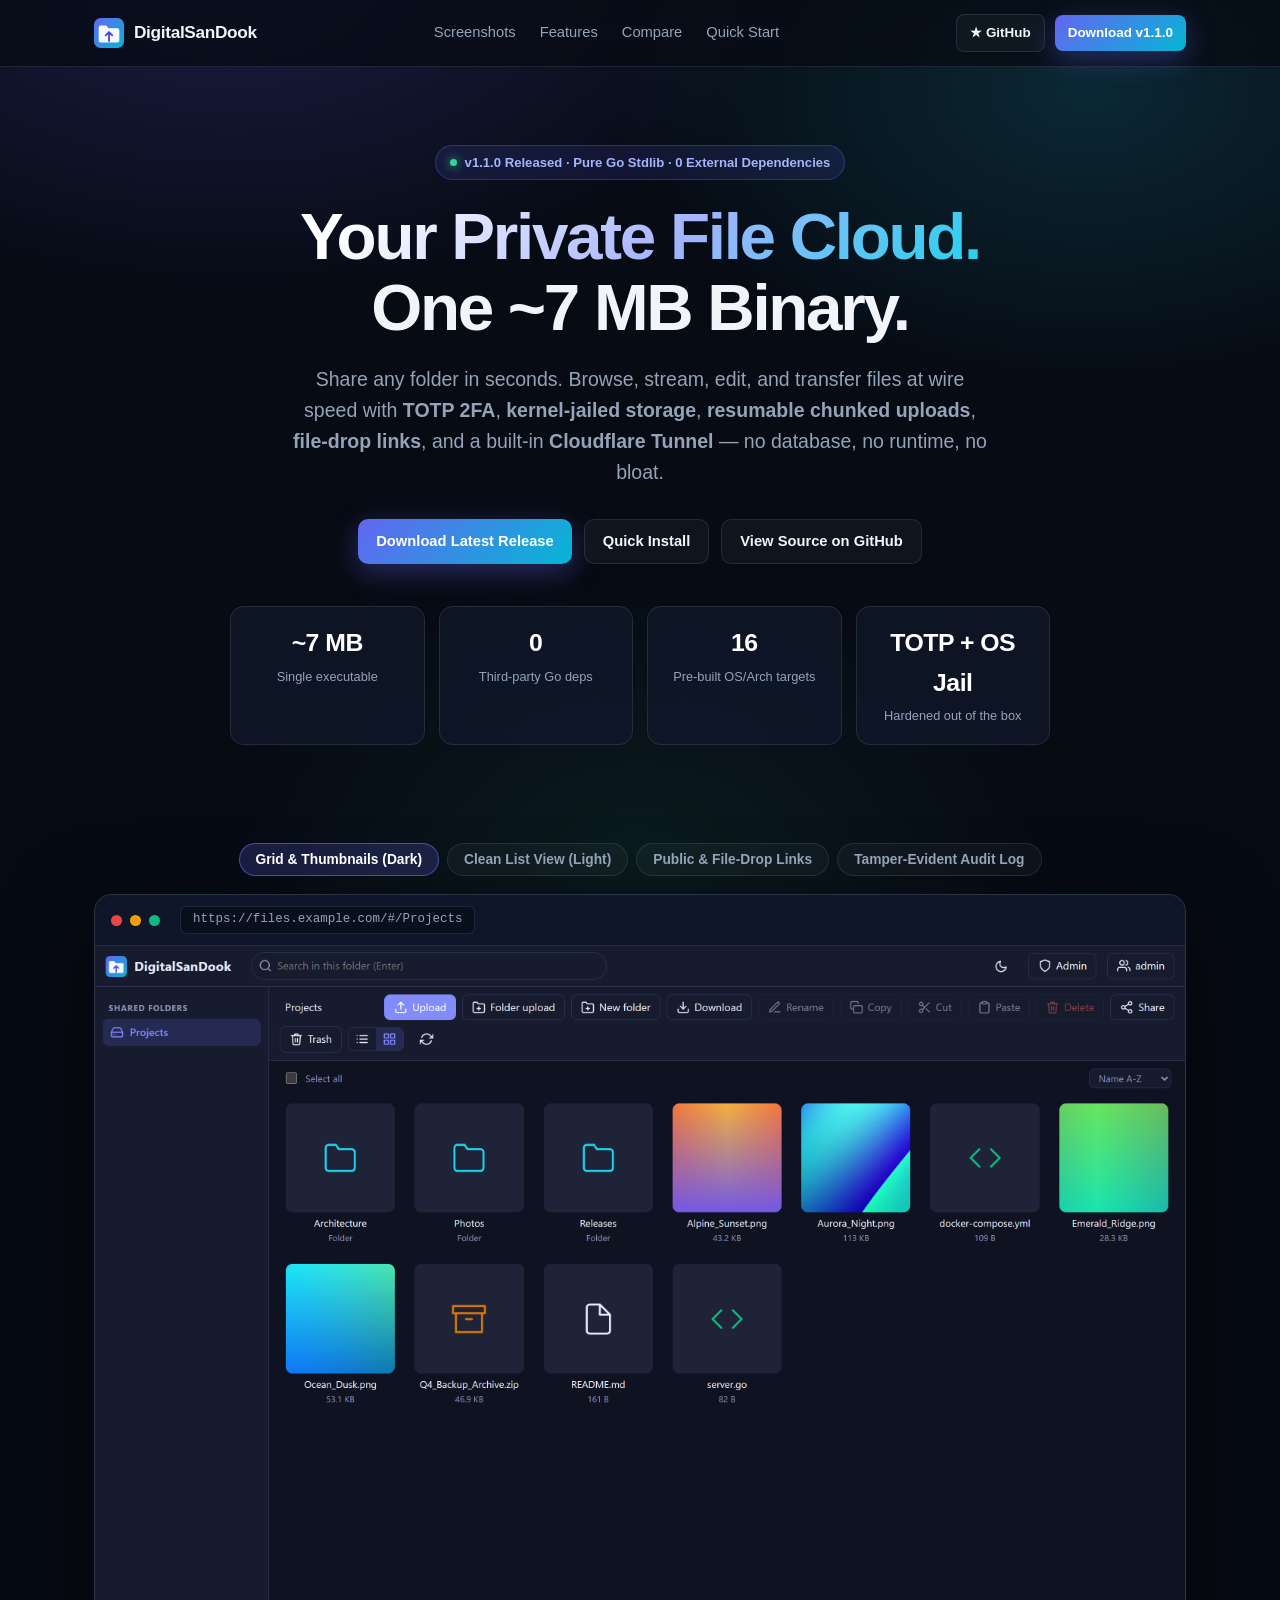
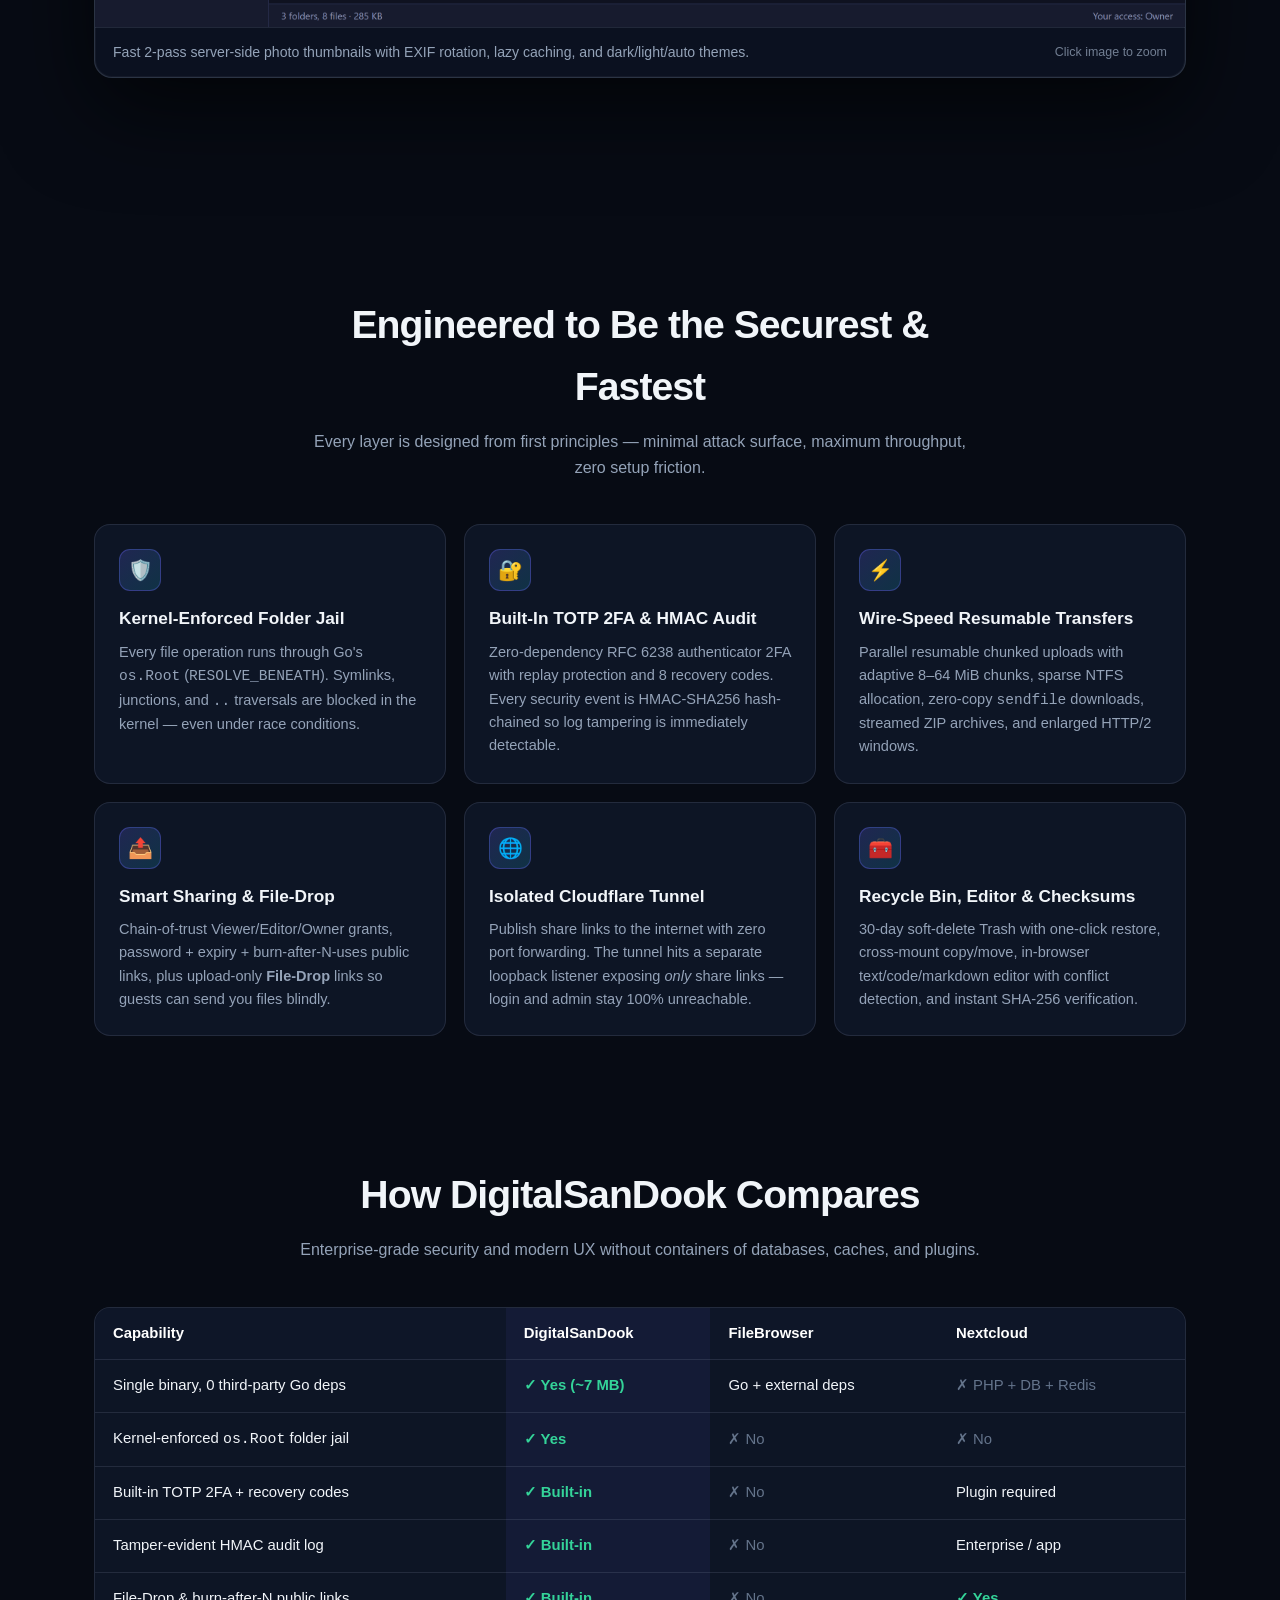
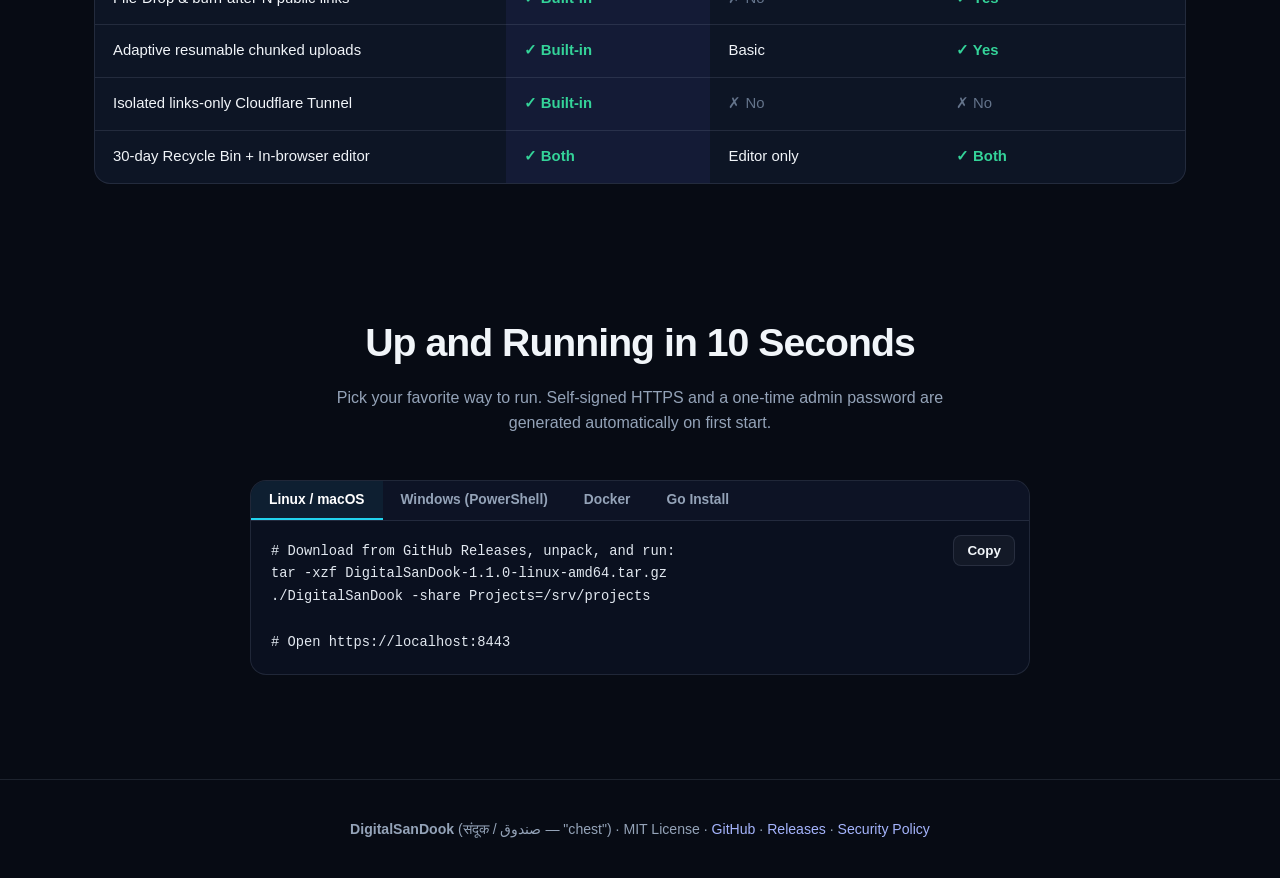
==== docs/index.html @ 6caac27d "docs: add GitHub Pages landing site and real UI screenshots" ====
<!doctype html>
<html lang="en">
<head>
<meta charset="utf-8">
<meta name="viewport" content="width=device-width,initial-scale=1">
<title>DigitalSanDook — Single-Binary, Hardened Self-Hosted File Cloud</title>
<meta name="description" content="Your own private file cloud in a single ~7 MB zero-dependency Go binary. TOTP 2FA, kernel-jailed folders, resumable chunked uploads, file-drop links, recycle bin, in-browser editor & Cloudflare Tunnel.">
<meta property="og:type" content="website">
<meta property="og:title" content="DigitalSanDook — Single-Binary, Hardened Self-Hosted File Cloud">
<meta property="og:description" content="Share any folder with TOTP 2FA, kernel-enforced os.Root jail, resumable adaptive chunked uploads, file-drop links, recycle bin & isolated Cloudflare Tunnel. Zero dependencies.">
<meta property="og:image" content="https://tintoser.github.io/DigitalSandook/screenshots/grid-dark.png">
<meta name="twitter:card" content="summary_large_image">
<meta name="twitter:title" content="DigitalSanDook — Single-Binary Self-Hosted File Cloud">
<meta name="twitter:description" content="One ~7 MB Go binary. Zero dependencies. Hardened by default.">
<meta name="twitter:image" content="https://tintoser.github.io/DigitalSandook/screenshots/grid-dark.png">
<link rel="icon" href="logo.svg" type="image/svg+xml">
<style>
:root {
  --bg: #070b14;
  --bg2: #0d1424;
  --card: rgba(17, 25, 45, 0.72);
  --bd: rgba(148, 163, 184, 0.16);
  --bd-hi: rgba(99, 102, 241, 0.45);
  --fg: #f1f5f9;
  --muted: #94a3b8;
  --acc: #6366f1;
  --acc2: #22d3ee;
  --ok: #34d399;
  --rad: 16px;
}
* { box-sizing: border-box; margin: 0; padding: 0; }
html { scroll-behavior: smooth; }
body {
  font-family: -apple-system, BlinkMacSystemFont, "Segoe UI", Roboto, Inter, Helvetica, Arial, sans-serif;
  background: var(--bg);
  color: var(--fg);
  line-height: 1.6;
  overflow-x: hidden;
  -webkit-font-smoothing: antialiased;
}
.glow {
  position: fixed; inset: 0; z-index: -1; pointer-events: none;
  background:
    radial-gradient(60rem 36rem at 18% -5%, rgba(99, 102, 241, 0.22), transparent 60%),
    radial-gradient(50rem 32rem at 85% 10%, rgba(34, 211, 238, 0.15), transparent 60%),
    radial-gradient(45rem 30rem at 50% 95%, rgba(52, 211, 153, 0.08), transparent 60%);
}
a { color: inherit; text-decoration: none; }
.wrap { max-width: 1140px; margin: 0 auto; padding: 0 24px; }

/* Nav */
header {
  position: sticky; top: 0; z-index: 40;
  backdrop-filter: blur(14px); -webkit-backdrop-filter: blur(14px);
  background: rgba(7, 11, 20, 0.76);
  border-bottom: 1px solid var(--bd);
}
.nav {
  display: flex; align-items: center; justify-content: space-between;
  height: 66px; gap: 20px;
}
.brand { display: flex; align-items: center; gap: 10px; font-weight: 700; font-size: 1.08rem; letter-spacing: -0.02em; }
.brand img { width: 30px; height: 30px; }
.nav-links { display: flex; align-items: center; gap: 24px; color: var(--muted); font-size: 0.92rem; }
.nav-links a:hover { color: var(--fg); }
.btn {
  display: inline-flex; align-items: center; gap: 8px;
  padding: 10px 18px; border-radius: 10px; font-weight: 600; font-size: 0.92rem;
  border: 1px solid var(--bd); background: rgba(255,255,255,0.04); color: var(--fg);
  cursor: pointer; transition: transform .15s, border-color .15s, background .15s, box-shadow .15s;
}
.btn:hover { border-color: var(--bd-hi); background: rgba(99,102,241,0.12); transform: translateY(-1px); }
.btn.primary {
  background: linear-gradient(135deg, #6366f1, #06b6d4);
  border: 0; color: #fff;
  box-shadow: 0 8px 28px rgba(99, 102, 241, 0.35);
}
.btn.primary:hover { box-shadow: 0 12px 34px rgba(6, 182, 212, 0.42); filter: brightness(1.06); }
.btn.sm { padding: 7px 13px; font-size: 0.84rem; border-radius: 8px; }

/* Hero */
.hero { text-align: center; padding: 78px 0 42px; }
.pill {
  display: inline-flex; align-items: center; gap: 8px;
  padding: 6px 14px; border-radius: 999px; font-size: 0.82rem; font-weight: 600;
  color: #a5b4fc; background: rgba(99,102,241,0.12); border: 1px solid rgba(99,102,241,0.32);
  margin-bottom: 22px;
}
.pill .dot { width: 7px; height: 7px; border-radius: 50%; background: var(--ok); box-shadow: 0 0 10px var(--ok); }
h1 {
  font-size: clamp(2.3rem, 5.4vw, 4.1rem);
  font-weight: 800; letter-spacing: -0.035em; line-height: 1.08;
  max-width: 880px; margin: 0 auto 20px;
}
.grad {
  background: linear-gradient(135deg, #ffffff 10%, #a5b4fc 55%, #22d3ee 100%);
  -webkit-background-clip: text; background-clip: text; color: transparent;
}
.lead {
  font-size: clamp(1.02rem, 1.8vw, 1.22rem); color: var(--muted);
  max-width: 700px; margin: 0 auto 30px;
}
.cta { display: flex; flex-wrap: wrap; justify-content: center; gap: 12px; margin-bottom: 42px; }

/* Stats */
.stats {
  display: grid; grid-template-columns: repeat(4, 1fr); gap: 14px;
  max-width: 820px; margin: 0 auto 56px;
}
.stat {
  background: var(--card); border: 1px solid var(--bd); border-radius: 14px;
  padding: 16px 12px; backdrop-filter: blur(10px);
}
.stat b { display: block; font-size: 1.55rem; font-weight: 800; letter-spacing: -0.02em; color: #fff; }
.stat span { font-size: 0.8rem; color: var(--muted); }

/* Screenshot Showcase */
.showcase { margin: 0 auto 88px; }
.tabs { display: flex; flex-wrap: wrap; justify-content: center; gap: 8px; margin-bottom: 18px; }
.tab {
  padding: 8px 16px; border-radius: 999px; font-size: 0.86rem; font-weight: 600;
  color: var(--muted); background: rgba(255,255,255,0.03); border: 1px solid var(--bd);
  cursor: pointer; transition: all .15s;
}
.tab:hover { color: var(--fg); border-color: var(--bd-hi); }
.tab.on { background: rgba(99,102,241,0.2); color: #fff; border-color: rgba(99,102,241,0.65); }
.frame {
  border-radius: 18px; overflow: hidden;
  border: 1px solid rgba(148,163,184,0.24);
  background: #0b1120;
  box-shadow: 0 30px 90px rgba(0, 0, 0, 0.65), 0 0 0 1px rgba(255,255,255,0.04) inset;
}
.chrome {
  display: flex; align-items: center; gap: 8px; padding: 11px 16px;
  background: rgba(15, 23, 42, 0.92); border-bottom: 1px solid var(--bd);
}
.chrome i { width: 11px; height: 11px; border-radius: 50%; display: inline-block; }
.chrome .r { background: #ef4444; } .chrome .y { background: #f59e0b; } .chrome .g { background: #10b981; }
.chrome .url {
  margin-left: 12px; font-family: ui-monospace, SFMono-Regular, Menlo, Consolas, monospace;
  font-size: 0.78rem; color: var(--muted); background: rgba(0,0,0,0.3);
  padding: 3px 12px; border-radius: 6px; border: 1px solid var(--bd);
}
.shot-wrap { position: relative; background: #0b1120; cursor: zoom-in; }
.shot-wrap img { width: 100%; display: block; aspect-ratio: 16 / 10; object-fit: cover; object-position: top; }
.caption {
  padding: 13px 18px; font-size: 0.88rem; color: var(--muted);
  border-top: 1px solid var(--bd); display: flex; justify-content: space-between; align-items: center; gap: 12px;
}

/* Sections */
section { padding: 64px 0; }
.sec-hd { text-align: center; max-width: 680px; margin: 0 auto 44px; }
.sec-hd h2 { font-size: clamp(1.7rem, 3.2vw, 2.45rem); font-weight: 800; letter-spacing: -0.025em; margin-bottom: 10px; }
.sec-hd p { color: var(--muted); font-size: 1rem; }

/* Feature Grid */
.grid { display: grid; grid-template-columns: repeat(3, 1fr); gap: 18px; }
.card {
  background: var(--card); border: 1px solid var(--bd); border-radius: var(--rad);
  padding: 24px; transition: border-color .2s, transform .2s;
}
.card:hover { border-color: var(--bd-hi); transform: translateY(-2px); }
.ico {
  width: 42px; height: 42px; border-radius: 11px; margin-bottom: 14px;
  display: grid; place-items: center; font-size: 1.25rem;
  background: linear-gradient(135deg, rgba(99,102,241,0.22), rgba(34,211,238,0.16));
  border: 1px solid rgba(99,102,241,0.35);
}
.card h3 { font-size: 1.08rem; font-weight: 700; margin-bottom: 8px; }
.card p { font-size: 0.91rem; color: var(--muted); }

/* Comparison Table */
.tbl-wrap {
  overflow-x: auto; border-radius: var(--rad); border: 1px solid var(--bd);
  background: var(--card);
}
table { width: 100%; border-collapse: collapse; font-size: 0.93rem; }
th, td { padding: 14px 18px; text-align: left; border-bottom: 1px solid var(--bd); }
thead th { background: rgba(15,23,42,0.75); font-weight: 700; color: #fff; }
tbody tr:last-child td { border-bottom: 0; }
.yes { color: var(--ok); font-weight: 700; }
.no { color: #64748b; }
.hi-col { background: rgba(99,102,241,0.08); }

/* Install */
.code-box {
  max-width: 780px; margin: 0 auto;
  background: #0a101f; border: 1px solid var(--bd); border-radius: var(--rad); overflow: hidden;
}
.code-tabs { display: flex; border-bottom: 1px solid var(--bd); background: rgba(15,23,42,0.6); overflow-x: auto; }
.ctab {
  padding: 11px 18px; font-size: 0.86rem; font-weight: 600; color: var(--muted);
  border: 0; background: transparent; cursor: pointer; border-bottom: 2px solid transparent;
}
.ctab.on { color: #fff; border-bottom-color: var(--acc2); background: rgba(34,211,238,0.06); }
.code-body { position: relative; padding: 20px; }
pre {
  font-family: ui-monospace, SFMono-Regular, Menlo, Consolas, monospace;
  font-size: 0.86rem; color: #e2e8f0; overflow-x: auto; line-height: 1.65;
}
.copy-btn { position: absolute; top: 14px; right: 14px; }

/* Footer */
footer {
  border-top: 1px solid var(--bd); padding: 38px 0; margin-top: 40px;
  text-align: center; color: var(--muted); font-size: 0.88rem;
}
footer a { color: #a5b4fc; }
footer a:hover { text-decoration: underline; }

/* Lightbox */
.lb {
  position: fixed; inset: 0; z-index: 90; background: rgba(2,6,23,0.9);
  display: none; align-items: center; justify-content: center; padding: 24px; cursor: zoom-out;
}
.lb.open { display: flex; }
.lb img { max-width: 96vw; max-height: 92vh; border-radius: 12px; border: 1px solid var(--bd); }

@media (max-width: 900px) {
  .grid { grid-template-columns: repeat(2, 1fr); }
  .stats { grid-template-columns: repeat(2, 1fr); }
  .nav-links { display: none; }
}
@media (max-width: 600px) {
  .grid { grid-template-columns: 1fr; }
  .hero { padding-top: 48px; }
}
</style>
</head>
<body>
<div class="glow"></div>

<header>
  <div class="wrap nav">
    <a class="brand" href="#">
      <img src="logo.svg" alt="DigitalSanDook">
      <span>DigitalSanDook</span>
    </a>
    <nav class="nav-links">
      <a href="#preview">Screenshots</a>
      <a href="#benefits">Features</a>
      <a href="#compare">Compare</a>
      <a href="#install">Quick Start</a>
    </nav>
    <div style="display:flex;gap:10px;align-items:center">
      <a class="btn sm" href="https://github.com/TinToSer/DigitalSandook" target="_blank" rel="noopener">★ GitHub</a>
      <a class="btn sm primary" href="https://github.com/TinToSer/DigitalSandook/releases/latest" target="_blank" rel="noopener">Download v1.1.0</a>
    </div>
  </div>
</header>

<main class="wrap">
  <section class="hero">
    <div class="pill"><span class="dot"></span> v1.1.0 Released · Pure Go Stdlib · 0 External Dependencies</div>
    <h1><span class="grad">Your Private File Cloud.</span><br>One ~7 MB Binary.</h1>
    <p class="lead">
      Share any folder in seconds. Browse, stream, edit, and transfer files at wire speed with
      <strong>TOTP 2FA</strong>, <strong>kernel-jailed storage</strong>, <strong>resumable chunked uploads</strong>,
      <strong>file-drop links</strong>, and a built-in <strong>Cloudflare Tunnel</strong> — no database, no runtime, no bloat.
    </p>
    <div class="cta">
      <a class="btn primary" href="https://github.com/TinToSer/DigitalSandook/releases/latest" target="_blank" rel="noopener">Download Latest Release</a>
      <a class="btn" href="#install">Quick Install</a>
      <a class="btn" href="https://github.com/TinToSer/DigitalSandook" target="_blank" rel="noopener">View Source on GitHub</a>
    </div>

    <div class="stats">
      <div class="stat"><b>~7 MB</b><span>Single executable</span></div>
      <div class="stat"><b>0</b><span>Third-party Go deps</span></div>
      <div class="stat"><b>16</b><span>Pre-built OS/Arch targets</span></div>
      <div class="stat"><b>TOTP + OS Jail</b><span>Hardened out of the box</span></div>
    </div>
  </section>

  <section id="preview" class="showcase" style="padding-top:0">
    <div class="tabs" id="shotTabs">
      <button class="tab on" data-shot="0" type="button">Grid &amp; Thumbnails (Dark)</button>
      <button class="tab" data-shot="1" type="button">Clean List View (Light)</button>
      <button class="tab" data-shot="2" type="button">Public &amp; File-Drop Links</button>
      <button class="tab" data-shot="3" type="button">Tamper-Evident Audit Log</button>
    </div>
    <div class="frame">
      <div class="chrome">
        <i class="r"></i><i class="y"></i><i class="g"></i>
        <span class="url" id="shotUrl">https://files.example.com/#/Projects</span>
      </div>
      <div class="shot-wrap" id="shotWrap">
        <img id="shotImg" src="screenshots/grid-dark.png" alt="DigitalSanDook Grid View in Dark Mode">
      </div>
      <div class="caption">
        <span id="shotCap">Fast 2-pass server-side photo thumbnails with EXIF rotation, lazy caching, and dark/light/auto themes.</span>
        <span style="font-size:0.78rem;opacity:0.75">Click image to zoom</span>
      </div>
    </div>
  </section>

  <section id="benefits">
    <div class="sec-hd">
      <h2>Engineered to Be the Securest &amp; Fastest</h2>
      <p>Every layer is designed from first principles — minimal attack surface, maximum throughput, zero setup friction.</p>
    </div>
    <div class="grid">
      <div class="card">
        <div class="ico">🛡️</div>
        <h3>Kernel-Enforced Folder Jail</h3>
        <p>Every file operation runs through Go's <code>os.Root</code> (<code>RESOLVE_BENEATH</code>). Symlinks, junctions, and <code>..</code> traversals are blocked in the kernel — even under race conditions.</p>
      </div>
      <div class="card">
        <div class="ico">🔐</div>
        <h3>Built-In TOTP 2FA &amp; HMAC Audit</h3>
        <p>Zero-dependency RFC 6238 authenticator 2FA with replay protection and 8 recovery codes. Every security event is HMAC-SHA256 hash-chained so log tampering is immediately detectable.</p>
      </div>
      <div class="card">
        <div class="ico">⚡</div>
        <h3>Wire-Speed Resumable Transfers</h3>
        <p>Parallel resumable chunked uploads with adaptive 8–64 MiB chunks, sparse NTFS allocation, zero-copy <code>sendfile</code> downloads, streamed ZIP archives, and enlarged HTTP/2 windows.</p>
      </div>
      <div class="card">
        <div class="ico">📤</div>
        <h3>Smart Sharing &amp; File-Drop</h3>
        <p>Chain-of-trust Viewer/Editor/Owner grants, password + expiry + burn-after-N-uses public links, plus upload-only <strong>File-Drop</strong> links so guests can send you files blindly.</p>
      </div>
      <div class="card">
        <div class="ico">🌐</div>
        <h3>Isolated Cloudflare Tunnel</h3>
        <p>Publish share links to the internet with zero port forwarding. The tunnel hits a separate loopback listener exposing <em>only</em> share links — login and admin stay 100% unreachable.</p>
      </div>
      <div class="card">
        <div class="ico">🧰</div>
        <h3>Recycle Bin, Editor &amp; Checksums</h3>
        <p>30-day soft-delete Trash with one-click restore, cross-mount copy/move, in-browser text/code/markdown editor with conflict detection, and instant SHA-256 verification.</p>
      </div>
    </div>
  </section>

  <section id="compare">
    <div class="sec-hd">
      <h2>How DigitalSanDook Compares</h2>
      <p>Enterprise-grade security and modern UX without containers of databases, caches, and plugins.</p>
    </div>
    <div class="tbl-wrap">
      <table>
        <thead>
          <tr>
            <th>Capability</th>
            <th class="hi-col">DigitalSanDook</th>
            <th>FileBrowser</th>
            <th>Nextcloud</th>
          </tr>
        </thead>
        <tbody>
          <tr><td>Single binary, 0 third-party Go deps</td><td class="hi-col yes">✓ Yes (~7 MB)</td><td>Go + external deps</td><td class="no">✗ PHP + DB + Redis</td></tr>
          <tr><td>Kernel-enforced <code>os.Root</code> folder jail</td><td class="hi-col yes">✓ Yes</td><td class="no">✗ No</td><td class="no">✗ No</td></tr>
          <tr><td>Built-in TOTP 2FA + recovery codes</td><td class="hi-col yes">✓ Built-in</td><td class="no">✗ No</td><td>Plugin required</td></tr>
          <tr><td>Tamper-evident HMAC audit log</td><td class="hi-col yes">✓ Built-in</td><td class="no">✗ No</td><td>Enterprise / app</td></tr>
          <tr><td>File-Drop &amp; burn-after-N public links</td><td class="hi-col yes">✓ Built-in</td><td class="no">✗ No</td><td class="yes">✓ Yes</td></tr>
          <tr><td>Adaptive resumable chunked uploads</td><td class="hi-col yes">✓ Built-in</td><td>Basic</td><td class="yes">✓ Yes</td></tr>
          <tr><td>Isolated links-only Cloudflare Tunnel</td><td class="hi-col yes">✓ Built-in</td><td class="no">✗ No</td><td class="no">✗ No</td></tr>
          <tr><td>30-day Recycle Bin + In-browser editor</td><td class="hi-col yes">✓ Both</td><td>Editor only</td><td class="yes">✓ Both</td></tr>
        </tbody>
      </table>
    </div>
  </section>

  <section id="install">
    <div class="sec-hd">
      <h2>Up and Running in 10 Seconds</h2>
      <p>Pick your favorite way to run. Self-signed HTTPS and a one-time admin password are generated automatically on first start.</p>
    </div>
    <div class="code-box">
      <div class="code-tabs" id="codeTabs">
        <button class="ctab on" data-code="0" type="button">Linux / macOS</button>
        <button class="ctab" data-code="1" type="button">Windows (PowerShell)</button>
        <button class="ctab" data-code="2" type="button">Docker</button>
        <button class="ctab" data-code="3" type="button">Go Install</button>
      </div>
      <div class="code-body">
        <button class="btn sm copy-btn" id="copyBtn" type="button">Copy</button>
        <pre id="codePre"></pre>
      </div>
    </div>
  </section>
</main>

<footer>
  <div class="wrap">
    <p><strong>DigitalSanDook</strong> (संदूक / صندوق — "chest") · MIT License · <a href="https://github.com/TinToSer/DigitalSandook">GitHub</a> · <a href="https://github.com/TinToSer/DigitalSandook/releases/latest">Releases</a> · <a href="https://github.com/TinToSer/DigitalSandook/blob/main/SECURITY.md">Security Policy</a></p>
  </div>
</footer>

<div class="lb" id="lb"><img id="lbImg" alt=""></div>

<script>
const shots = [
  { src: 'screenshots/grid-dark.png', url: 'https://files.example.com/#/Projects', cap: 'Fast 2-pass server-side photo thumbnails with EXIF rotation, lazy caching, and dark/light/auto themes.' },
  { src: 'screenshots/list-light.png', url: 'https://files.example.com/#/Projects', cap: 'Clean, keyboard-driven list view with multi-select, drag-and-drop move, Trash, and live status bar.' },
  { src: 'screenshots/share-dark.png', url: 'https://files.example.com/#/Projects (Share)', cap: 'Share with users or create password-protected, expiring, burn-after-N, or upload-only File-Drop links.' },
  { src: 'screenshots/admin-audit.png', url: 'https://files.example.com/#/Admin/Audit', cap: 'Admin panel with one-click HMAC-SHA256 audit log integrity verification, 2FA management, and live session control.' }
];
const snippets = [
`# Download from GitHub Releases, unpack, and run:
tar -xzf DigitalSanDook-1.1.0-linux-amd64.tar.gz
./DigitalSanDook -share Projects=/srv/projects

# Open https://localhost:8443`,
`# Download Windows archive from GitHub Releases, unzip, and run:
.\\DigitalSanDook.exe -share Projects=D:\\Projects

# Open https://localhost:8443`,
`docker run -d --name digitalsandook -p 8443:8443 \\
  -v dsd-data:/data \\
  -v /srv/projects:/shares/projects \\
  ghcr.io/tintoser/digitalsandook:latest -data /data -share Projects=/shares/projects

docker logs digitalsandook   # prints the one-time admin password`,
`go install github.com/TinToSer/DigitalSandook/cmd/digitalsandook@latest
digitalsandook -share Projects=/path/to/folder`
];

const shotImg = document.getElementById('shotImg');
const shotUrl = document.getElementById('shotUrl');
const shotCap = document.getElementById('shotCap');
document.getElementById('shotTabs').addEventListener('click', ev => {
  const b = ev.target.closest('.tab'); if (!b) return;
  document.querySelectorAll('#shotTabs .tab').forEach(t => t.classList.remove('on'));
  b.classList.add('on');
  const s = shots[+b.dataset.shot];
  shotImg.src = s.src; shotUrl.textContent = s.url; shotCap.textContent = s.cap;
});

const lb = document.getElementById('lb'), lbImg = document.getElementById('lbImg');
document.getElementById('shotWrap').addEventListener('click', () => { lbImg.src = shotImg.src; lb.classList.add('open'); });
lb.addEventListener('click', () => lb.classList.remove('open'));
document.addEventListener('keydown', ev => { if (ev.key === 'Escape') lb.classList.remove('open'); });

const codePre = document.getElementById('codePre'), copyBtn = document.getElementById('copyBtn');
let curCode = 0;
function showCode(i) { curCode = i; codePre.textContent = snippets[i]; }
document.getElementById('codeTabs').addEventListener('click', ev => {
  const b = ev.target.closest('.ctab'); if (!b) return;
  document.querySelectorAll('#codeTabs .ctab').forEach(t => t.classList.remove('on'));
  b.classList.add('on'); showCode(+b.dataset.code);
});
copyBtn.addEventListener('click', async () => {
  try { await navigator.clipboard.writeText(snippets[curCode]); copyBtn.textContent = 'Copied!'; setTimeout(() => copyBtn.textContent = 'Copy', 1500); } catch (_) {}
});
showCode(0);
</script>
</body>
</html>
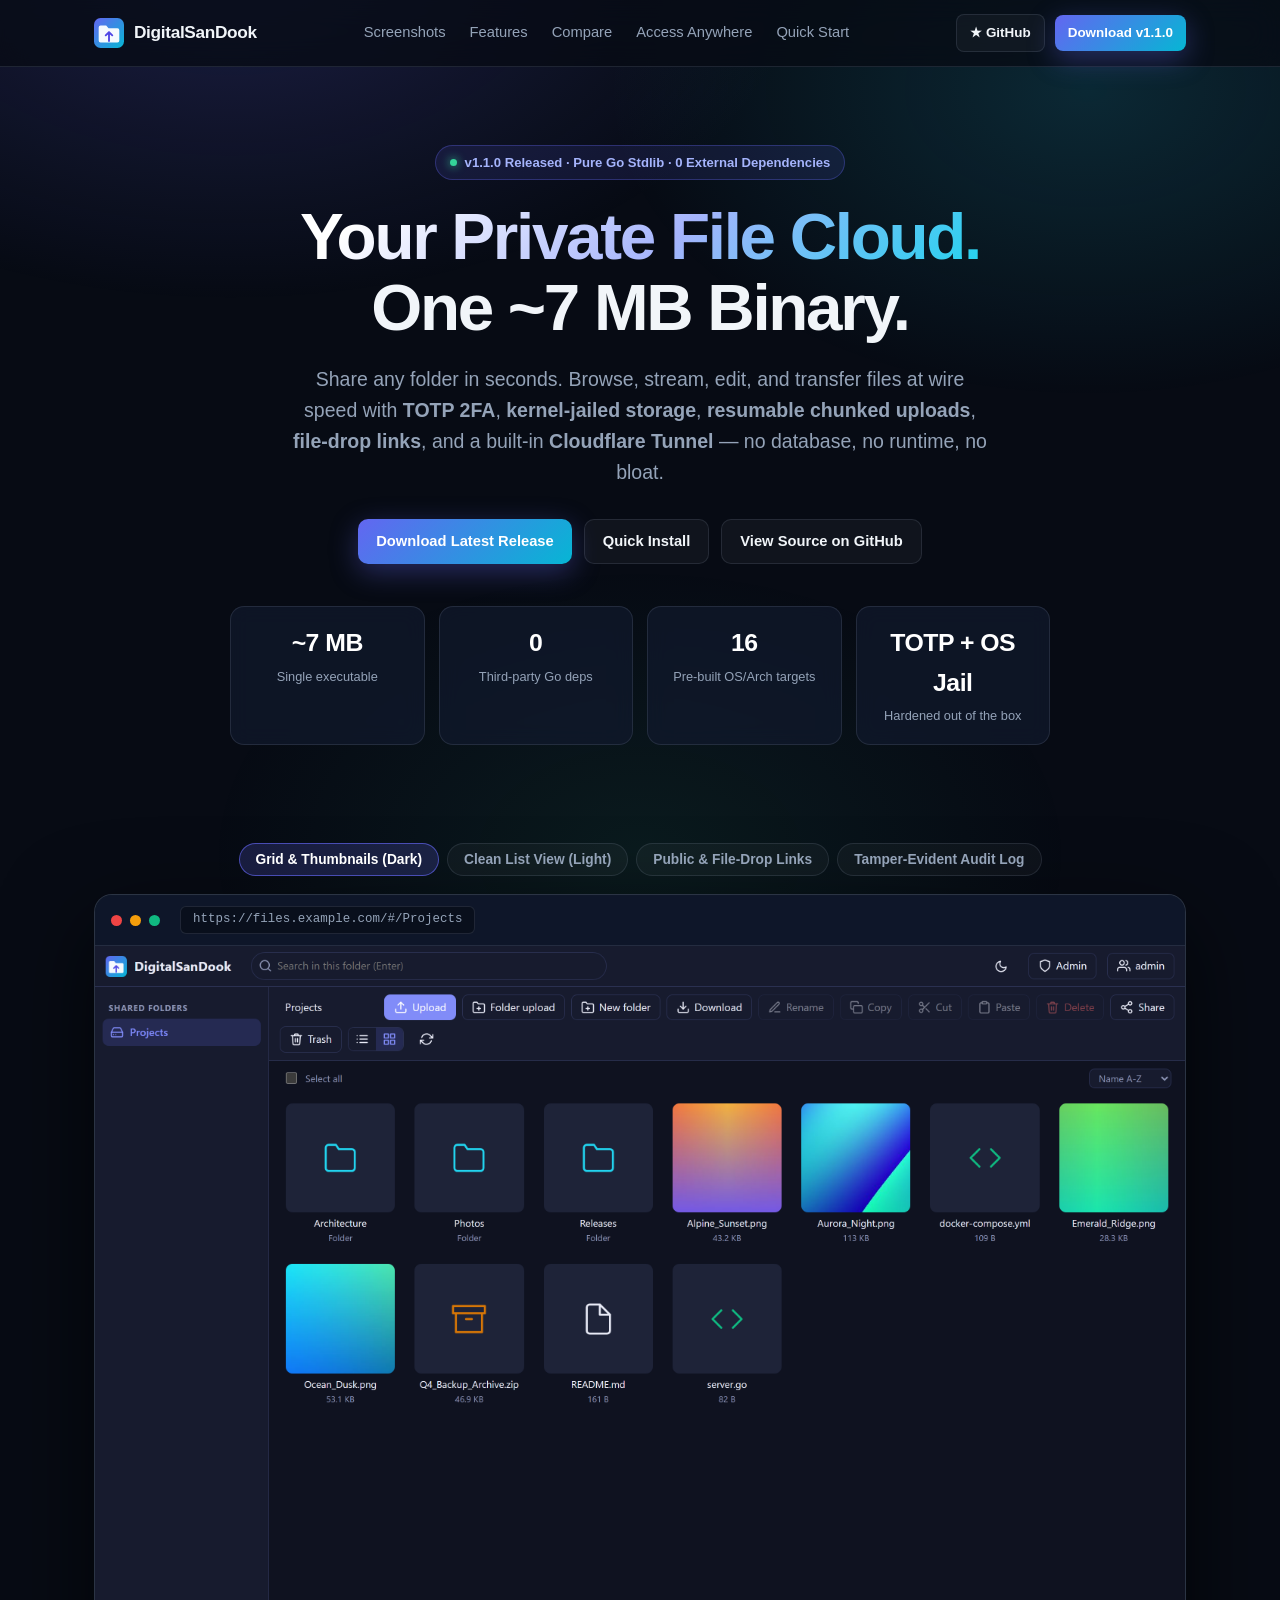
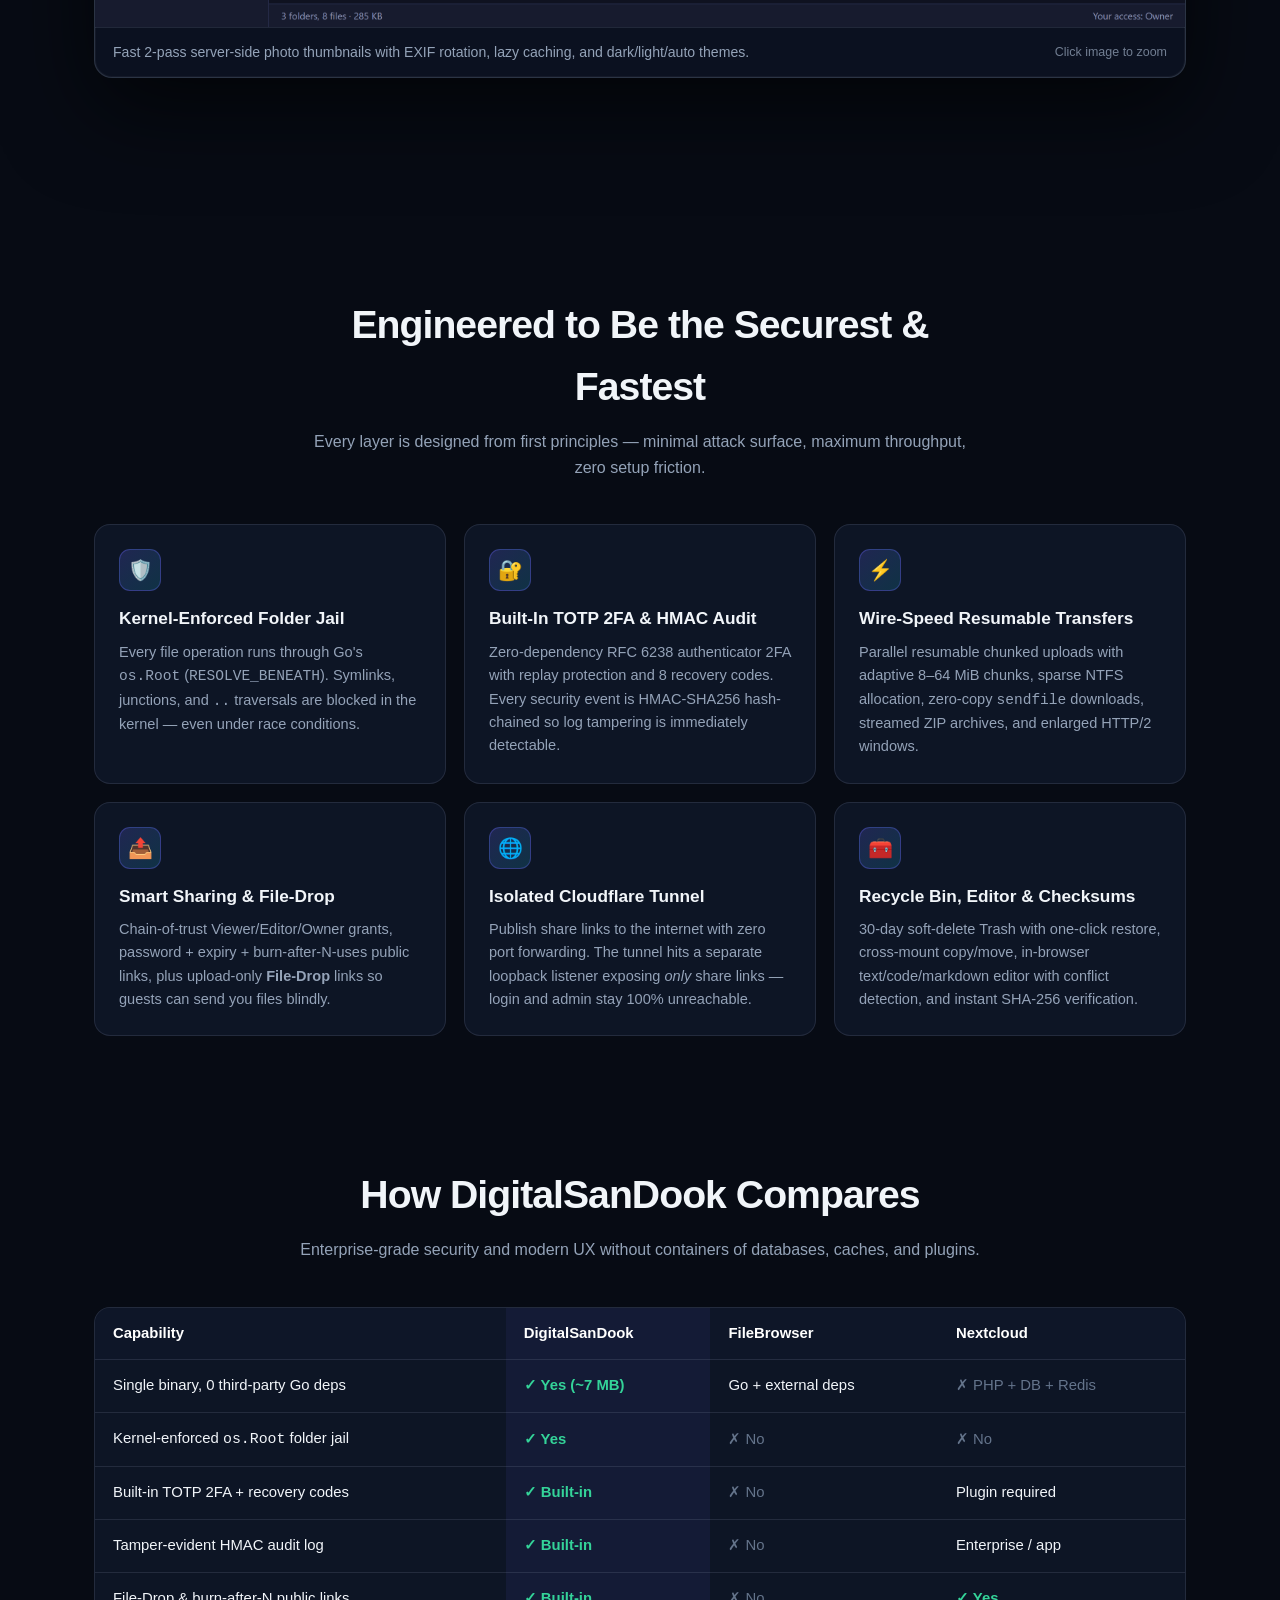
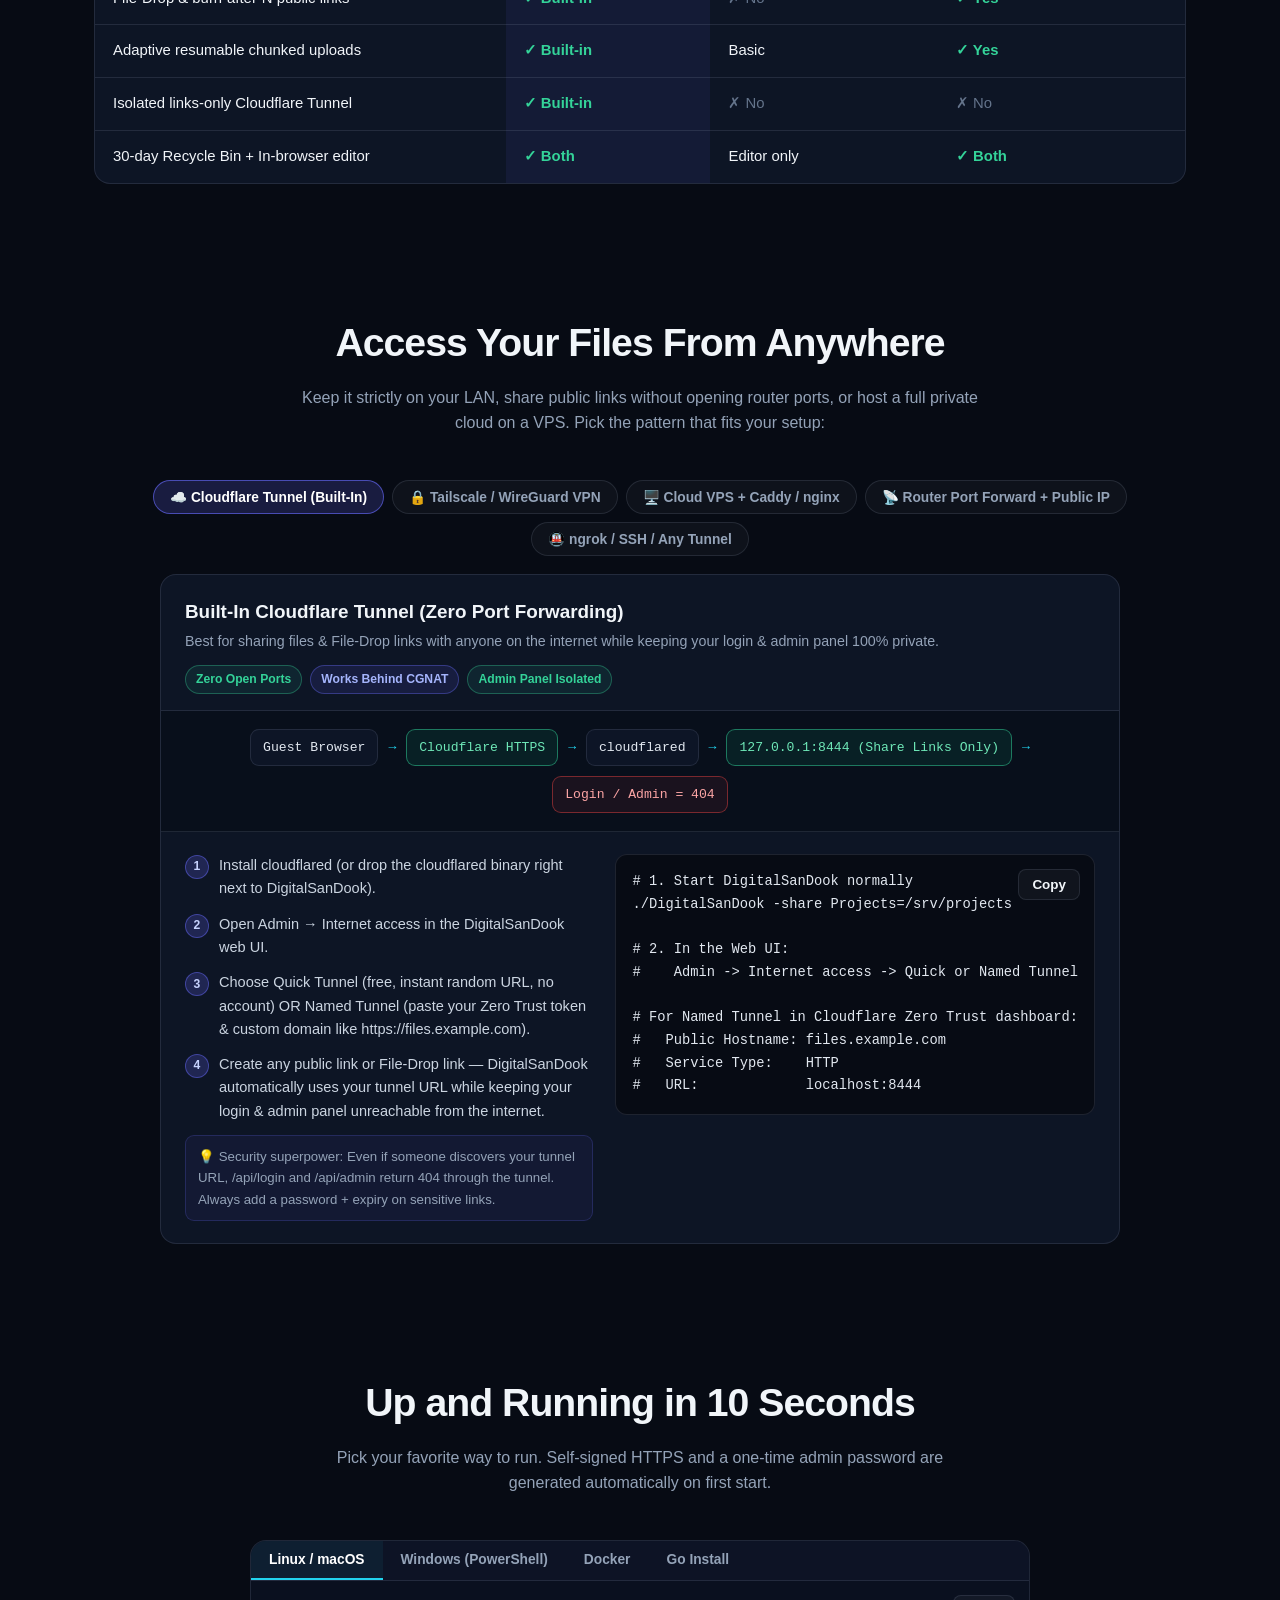
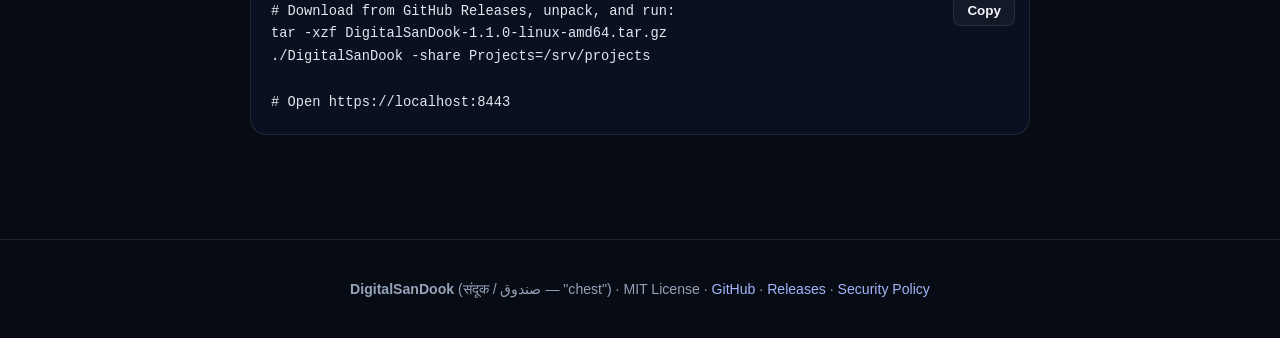
==== commit 7bb8090d: "docs: add interactive Access From Anywhere deployment playbook" ====
--- a/docs/index.html
+++ b/docs/index.html
@@ -201,6 +201,50 @@
 }
 .copy-btn { position: absolute; top: 14px; right: 14px; }
 
+/* Deploy Playbook */
+.deploy-card {
+  background: var(--card); border: 1px solid var(--bd); border-radius: var(--rad);
+  overflow: hidden; max-width: 960px; margin: 0 auto;
+}
+.deploy-top {
+  padding: 22px 24px 16px; border-bottom: 1px solid var(--bd);
+  display: flex; flex-wrap: wrap; align-items: center; justify-content: space-between; gap: 12px;
+}
+.badges { display: flex; flex-wrap: wrap; gap: 8px; }
+.badge {
+  font-size: 0.76rem; font-weight: 700; padding: 4px 10px; border-radius: 999px;
+  border: 1px solid var(--bd); background: rgba(255,255,255,0.04); color: #cbd5e1;
+}
+.badge.ok { color: var(--ok); border-color: rgba(52,211,153,0.35); background: rgba(52,211,153,0.09); }
+.badge.hi { color: #a5b4fc; border-color: rgba(99,102,241,0.4); background: rgba(99,102,241,0.12); }
+.badge.warn { color: #fbbf24; border-color: rgba(251,191,36,0.35); background: rgba(251,191,36,0.08); }
+.flow {
+  display: flex; flex-wrap: wrap; align-items: center; justify-content: center; gap: 10px;
+  padding: 18px 20px; background: rgba(7, 11, 20, 0.55); border-bottom: 1px solid var(--bd);
+  font-family: ui-monospace, SFMono-Regular, Menlo, Consolas, monospace; font-size: 0.82rem;
+}
+.flow-node {
+  padding: 7px 12px; border-radius: 9px; border: 1px solid var(--bd);
+  background: rgba(15,23,42,0.85); color: #e2e8f0;
+}
+.flow-node.shield { border-color: rgba(52,211,153,0.5); color: #6ee7b7; background: rgba(16,185,129,0.1); }
+.flow-node.block { border-color: rgba(239,68,68,0.45); color: #fca5a5; background: rgba(239,68,68,0.08); }
+.flow-arr { color: var(--acc2); font-weight: 800; }
+.deploy-body { padding: 22px 24px; display: grid; grid-template-columns: 1fr 1.15fr; gap: 22px; align-items: start; }
+.steps { list-style: none; counter-reset: st; display: flex; flex-direction: column; gap: 12px; }
+.steps li { position: relative; padding-left: 34px; font-size: 0.91rem; color: #cbd5e1; }
+.steps li::before {
+  counter-increment: st; content: counter(st);
+  position: absolute; left: 0; top: 1px; width: 22px; height: 22px; border-radius: 50%;
+  background: rgba(99,102,241,0.22); border: 1px solid rgba(99,102,241,0.5);
+  color: #c7d2fe; font-size: 0.76rem; font-weight: 700; display: grid; place-items: center;
+}
+.deploy-code { position: relative; background: #070b14; border: 1px solid var(--bd); border-radius: 12px; padding: 16px; }
+.deploy-tip {
+  margin-top: 12px; font-size: 0.83rem; color: var(--muted);
+  padding: 10px 12px; border-radius: 9px; background: rgba(99,102,241,0.07); border: 1px solid rgba(99,102,241,0.22);
+}
+
 /* Footer */
 footer {
   border-top: 1px solid var(--bd); padding: 38px 0; margin-top: 40px;
@@ -220,6 +264,7 @@
 @media (max-width: 900px) {
   .grid { grid-template-columns: repeat(2, 1fr); }
   .stats { grid-template-columns: repeat(2, 1fr); }
+  .deploy-body { grid-template-columns: 1fr; }
   .nav-links { display: none; }
 }
 @media (max-width: 600px) {
@@ -241,6 +286,7 @@
       <a href="#preview">Screenshots</a>
       <a href="#benefits">Features</a>
       <a href="#compare">Compare</a>
+      <a href="#anywhere">Access Anywhere</a>
       <a href="#install">Quick Start</a>
     </nav>
     <div style="display:flex;gap:10px;align-items:center">
@@ -363,6 +409,42 @@
     </div>
   </section>
 
+  <section id="anywhere">
+    <div class="sec-hd">
+      <h2>Access Your Files From Anywhere</h2>
+      <p>Keep it strictly on your LAN, share public links without opening router ports, or host a full private cloud on a VPS. Pick the pattern that fits your setup:</p>
+    </div>
+
+    <div class="tabs" id="deployTabs">
+      <button class="tab on" data-dep="0" type="button">☁️ Cloudflare Tunnel (Built-In)</button>
+      <button class="tab" data-dep="1" type="button">🔒 Tailscale / WireGuard VPN</button>
+      <button class="tab" data-dep="2" type="button">🖥️ Cloud VPS + Caddy / nginx</button>
+      <button class="tab" data-dep="3" type="button">📡 Router Port Forward + Public IP</button>
+      <button class="tab" data-dep="4" type="button">🚇 ngrok / SSH / Any Tunnel</button>
+    </div>
+
+    <div class="deploy-card">
+      <div class="deploy-top">
+        <div>
+          <h3 id="depTitle" style="font-size:1.18rem;margin-bottom:3px"></h3>
+          <p id="depSub" style="font-size:0.89rem;color:var(--muted)"></p>
+        </div>
+        <div class="badges" id="depBadges"></div>
+      </div>
+      <div class="flow" id="depFlow"></div>
+      <div class="deploy-body">
+        <div>
+          <ol class="steps" id="depSteps"></ol>
+          <div class="deploy-tip" id="depTip"></div>
+        </div>
+        <div class="deploy-code">
+          <button class="btn sm copy-btn" id="depCopy" type="button">Copy</button>
+          <pre id="depCode"></pre>
+        </div>
+      </div>
+    </div>
+  </section>
+
   <section id="install">
     <div class="sec-hd">
       <h2>Up and Running in 10 Seconds</h2>
@@ -446,6 +528,175 @@
   try { await navigator.clipboard.writeText(snippets[curCode]); copyBtn.textContent = 'Copied!'; setTimeout(() => copyBtn.textContent = 'Copy', 1500); } catch (_) {}
 });
 showCode(0);
+
+const deploys = [
+  {
+    title: 'Built-In Cloudflare Tunnel (Zero Port Forwarding)',
+    sub: 'Best for sharing files & File-Drop links with anyone on the internet while keeping your login & admin panel 100% private.',
+    badges: [['ok', 'Zero Open Ports'], ['hi', 'Works Behind CGNAT'], ['ok', 'Admin Panel Isolated']],
+    flow: [
+      ['Guest Browser', ''], ['Cloudflare HTTPS', 'shield'], ['cloudflared', ''],
+      ['127.0.0.1:8444 (Share Links Only)', 'shield'], ['Login / Admin = 404', 'block']
+    ],
+    steps: [
+      'Install cloudflared (or drop the cloudflared binary right next to DigitalSanDook).',
+      'Open Admin → Internet access in the DigitalSanDook web UI.',
+      'Choose Quick Tunnel (free, instant random URL, no account) OR Named Tunnel (paste your Zero Trust token & custom domain like https://files.example.com).',
+      'Create any public link or File-Drop link — DigitalSanDook automatically uses your tunnel URL while keeping your login & admin panel unreachable from the internet.'
+    ],
+    tip: '💡 Security superpower: Even if someone discovers your tunnel URL, /api/login and /api/admin return 404 through the tunnel. Always add a password + expiry on sensitive links.',
+    code: `# 1. Start DigitalSanDook normally
+./DigitalSanDook -share Projects=/srv/projects
+
+# 2. In the Web UI:
+#    Admin -> Internet access -> Quick or Named Tunnel
+
+# For Named Tunnel in Cloudflare Zero Trust dashboard:
+#   Public Hostname: files.example.com
+#   Service Type:    HTTP
+#   URL:             localhost:8444`
+  },
+  {
+    title: 'Private Mesh VPN (Tailscale / WireGuard / ZeroTier)',
+    sub: 'Best for accessing your FULL file manager & admin panel from your phone or laptop anywhere in the world — with zero public exposure.',
+    badges: [['ok', 'Safest Full Access'], ['hi', 'Zero Open Ports'], ['ok', 'No CGNAT Issues']],
+    flow: [
+      ['Your Phone / Laptop', ''], ['Encrypted WireGuard Mesh', 'shield'],
+      ['Home Server (100.x.y.z)', ''], ['DigitalSanDook :8443 (Full UI)', 'shield']
+    ],
+    steps: [
+      'Install Tailscale (or WireGuard / ZeroTier) on the machine running DigitalSanDook and on your phone/laptop.',
+      'Run DigitalSanDook bound to your Tailscale IP (or all interfaces) with built-in HTTPS.',
+      'Open https://<your-machine-tailscale-ip>:8443 from anywhere on Earth — your server stays completely invisible to internet scanners.',
+      'Optional: Pair with Built-In Cloudflare Tunnel so YOU use Tailscale for full access while external guests only see public share links.'
+    ],
+    tip: '💡 Pro combo: Tailscale for your private full access + Built-In Cloudflare Tunnel for external share links = maximum security with zero exposed login pages.',
+    code: `# Bind strictly to your Tailscale interface IP:
+./DigitalSanDook -addr 100.64.0.12:8443 -share Home=/srv/files
+
+# Or with Tailscale MagicDNS + real HTTPS cert:
+tailscale cert mybox.tail1234.ts.net
+./DigitalSanDook \\
+  -cert mybox.tail1234.ts.net.crt \\
+  -key  mybox.tail1234.ts.net.key \\
+  -share Home=/srv/files`
+  },
+  {
+    title: 'Host on a Cloud VPS + Caddy or nginx (Auto-HTTPS)',
+    sub: 'Best for a permanent, fast, multi-user team cloud on your own domain (DigitalOcean, Hetzner, Oracle Cloud, Linode, AWS).',
+    badges: [['hi', 'Auto Let\'s Encrypt'], ['ok', 'Permanent Domain'], ['ok', 'Multi-User Cloud']],
+    flow: [
+      ['Any Browser (HTTPS :443)', ''], ['Caddy / nginx (TLS)', 'shield'],
+      ['127.0.0.1:1716 (-http -trust-proxy)', 'shield'], ['DigitalSanDook', '']
+    ],
+    steps: [
+      'Point an A / AAAA DNS record for files.yourdomain.com to your VPS public IP.',
+      'Run DigitalSanDook on loopback only (-http -addr 127.0.0.1:1716 -trust-proxy) as an unprivileged user.',
+      'Put Caddy (3 lines, automatic Let\'s Encrypt!) or nginx in front to terminate HTTPS and forward real client IPs.',
+      'Enable TOTP 2FA on your admin account immediately after first login.'
+    ],
+    tip: '💡 Because DigitalSanDook is a single ~7 MB static binary, it runs effortlessly even on a $4/mo 512 MB RAM VPS with zero database overhead.',
+    code: `# 1. Run DigitalSanDook on loopback only:
+./DigitalSanDook -http -addr 127.0.0.1:1716 -trust-proxy \\
+  -data /var/lib/dsd -share Team=/srv/team
+
+# 2. /etc/caddy/Caddyfile (automatic HTTPS!):
+files.yourdomain.com {
+    reverse_proxy 127.0.0.1:1716
+}
+
+# 3. Firewall: allow ONLY 80 & 443 (keep 1716 closed):
+sudo ufw allow 80,443/tcp && sudo ufw enable`
+  },
+  {
+    title: 'Home Router Port Forwarding + Public IP / DDNS',
+    sub: 'Direct high-speed home connection with no middleman bandwidth caps — ideal if your ISP gives you a real public IPv4/IPv6.',
+    badges: [['hi', 'Direct Full Speed'], ['warn', 'Requires Public IP'], ['ok', 'Auto-Reloading TLS']],
+    flow: [
+      ['Internet Browser', ''], ['Router NAT (TCP :8443)', ''],
+      ['Home PC :8443 (Built-In HTTPS)', 'shield'], ['TOTP 2FA + Lockout', 'shield']
+    ],
+    steps: [
+      'Assign your home server a static LAN IP (e.g., 192.168.1.50) in your router DHCP settings.',
+      'In your router Port Forwarding / NAT page, forward external TCP port 8443 (or 443) → 192.168.1.50:8443.',
+      'Set up free Dynamic DNS (DuckDNS, Cloudflare DDNS, or No-IP) so your domain updates if your home IP changes.',
+      'Pass real Let\'s Encrypt certs via -cert and -key (DigitalSanDook hot-reloads renewed certs automatically with zero restart!) and enable TOTP 2FA.'
+    ],
+    tip: '⚠️ Check if you are behind CGNAT: compare your router\'s WAN IP with whatismyip.com. If they differ, your ISP uses CGNAT — use Cloudflare Tunnel or Tailscale instead.',
+    code: `# Run with Let's Encrypt certs (auto hot-reloaded on renewal!):
+./DigitalSanDook \\
+  -addr :8443 \\
+  -cert /etc/letsencrypt/live/home.duckdns.org/fullchain.pem \\
+  -key  /etc/letsencrypt/live/home.duckdns.org/privkey.pem \\
+  -share Media=/mnt/nas/media
+
+# Then open from anywhere:
+#   https://home.duckdns.org:8443`
+  },
+  {
+    title: 'Any Other Tunnel (ngrok, Pinggy, Bore, SSH Reverse Tunnel)',
+    sub: 'Need a quick temporary tunnel or already have an SSH jump box? DigitalSanDook works cleanly behind any HTTP/TLS tunnel.',
+    badges: [['hi', 'Zero Config'], ['ok', 'Works Anywhere'], ['warn', 'Enable 2FA']],
+    flow: [
+      ['Browser (HTTPS)', ''], ['ngrok / SSH Jump Box', 'shield'],
+      ['127.0.0.1:1716 (-http -trust-proxy)', ''], ['DigitalSanDook', 'shield']
+    ],
+    steps: [
+      'Start DigitalSanDook on loopback (-http -addr 127.0.0.1:1716 -trust-proxy) so it cannot be reached directly.',
+      'Launch your preferred tunnel pointing at http://127.0.0.1:1716 (make sure the tunnel preserves the Host header).',
+      'Make sure your password is strong and TOTP 2FA is enabled before exposing the full UI over a public tunnel.'
+    ],
+    tip: '💡 DigitalSanDook enforces strict Origin == Host CSRF checks. Always ensure your tunnel or reverse proxy passes the public Host header unchanged.',
+    code: `# Start locally on loopback:
+./DigitalSanDook -http -addr 127.0.0.1:1716 -trust-proxy -share Docs=./docs
+
+# Option A — ngrok:
+ngrok http 1716
+
+# Option B — Reverse SSH tunnel via your own VPS:
+ssh -N -R 1716:127.0.0.1:1716 user@your-vps.com
+
+# Option C — Pinggy (no install required):
+ssh -p 443 -R0:127.0.0.1:1716 a.pinggy.io`
+  }
+];
+
+const depTitle = document.getElementById('depTitle');
+const depSub = document.getElementById('depSub');
+const depBadges = document.getElementById('depBadges');
+const depFlow = document.getElementById('depFlow');
+const depSteps = document.getElementById('depSteps');
+const depTip = document.getElementById('depTip');
+const depCode = document.getElementById('depCode');
+const depCopy = document.getElementById('depCopy');
+let curDep = 0;
+
+function showDeploy(i) {
+  curDep = i;
+  const d = deploys[i];
+  depTitle.textContent = d.title;
+  depSub.textContent = d.sub;
+  depBadges.replaceChildren(...d.badges.map(([cls, txt]) => {
+    const s = document.createElement('span'); s.className = 'badge ' + cls; s.textContent = txt; return s;
+  }));
+  depFlow.replaceChildren();
+  d.flow.forEach(([txt, cls], idx) => {
+    if (idx > 0) { const a = document.createElement('span'); a.className = 'flow-arr'; a.textContent = '→'; depFlow.append(a); }
+    const n = document.createElement('span'); n.className = 'flow-node ' + cls; n.textContent = txt; depFlow.append(n);
+  });
+  depSteps.replaceChildren(...d.steps.map(t => { const li = document.createElement('li'); li.textContent = t; return li; }));
+  depTip.textContent = d.tip;
+  depCode.textContent = d.code;
+}
+document.getElementById('deployTabs').addEventListener('click', ev => {
+  const b = ev.target.closest('.tab'); if (!b) return;
+  document.querySelectorAll('#deployTabs .tab').forEach(t => t.classList.remove('on'));
+  b.classList.add('on'); showDeploy(+b.dataset.dep);
+});
+depCopy.addEventListener('click', async () => {
+  try { await navigator.clipboard.writeText(deploys[curDep].code); depCopy.textContent = 'Copied!'; setTimeout(() => depCopy.textContent = 'Copy', 1500); } catch (_) {}
+});
+showDeploy(0);
 </script>
 </body>
 </html>
